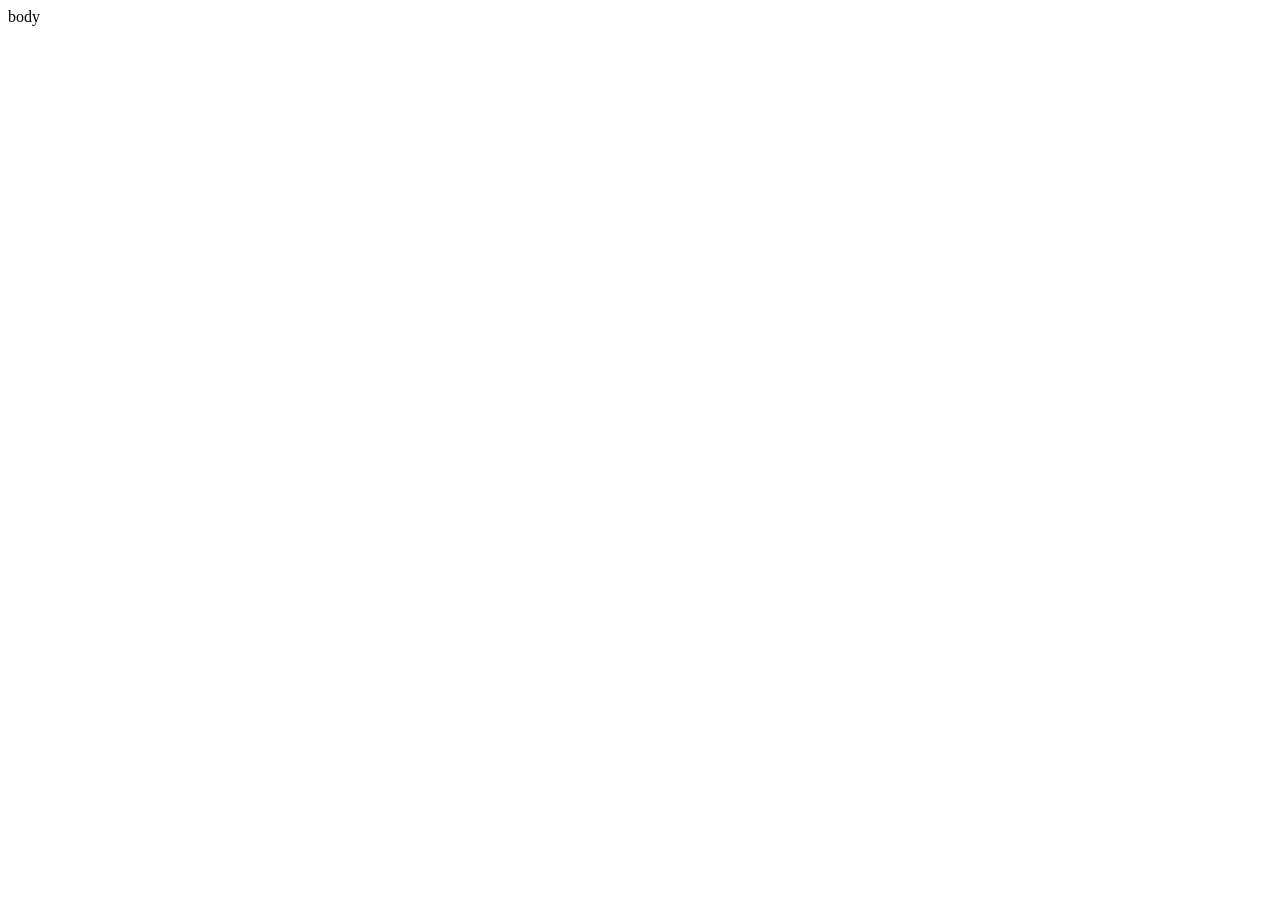
==== main.html @ f1b5468a "Initial Commit" ====
<!DOCTYPE html>
<html lang="en">
<head>
    <meta charset="UTF-8">
    <meta name="viewport" content="width=device-width, initial-scale=1.0">
    <title>Document</title>
</head>
<body>
   body 
</body>
</html>
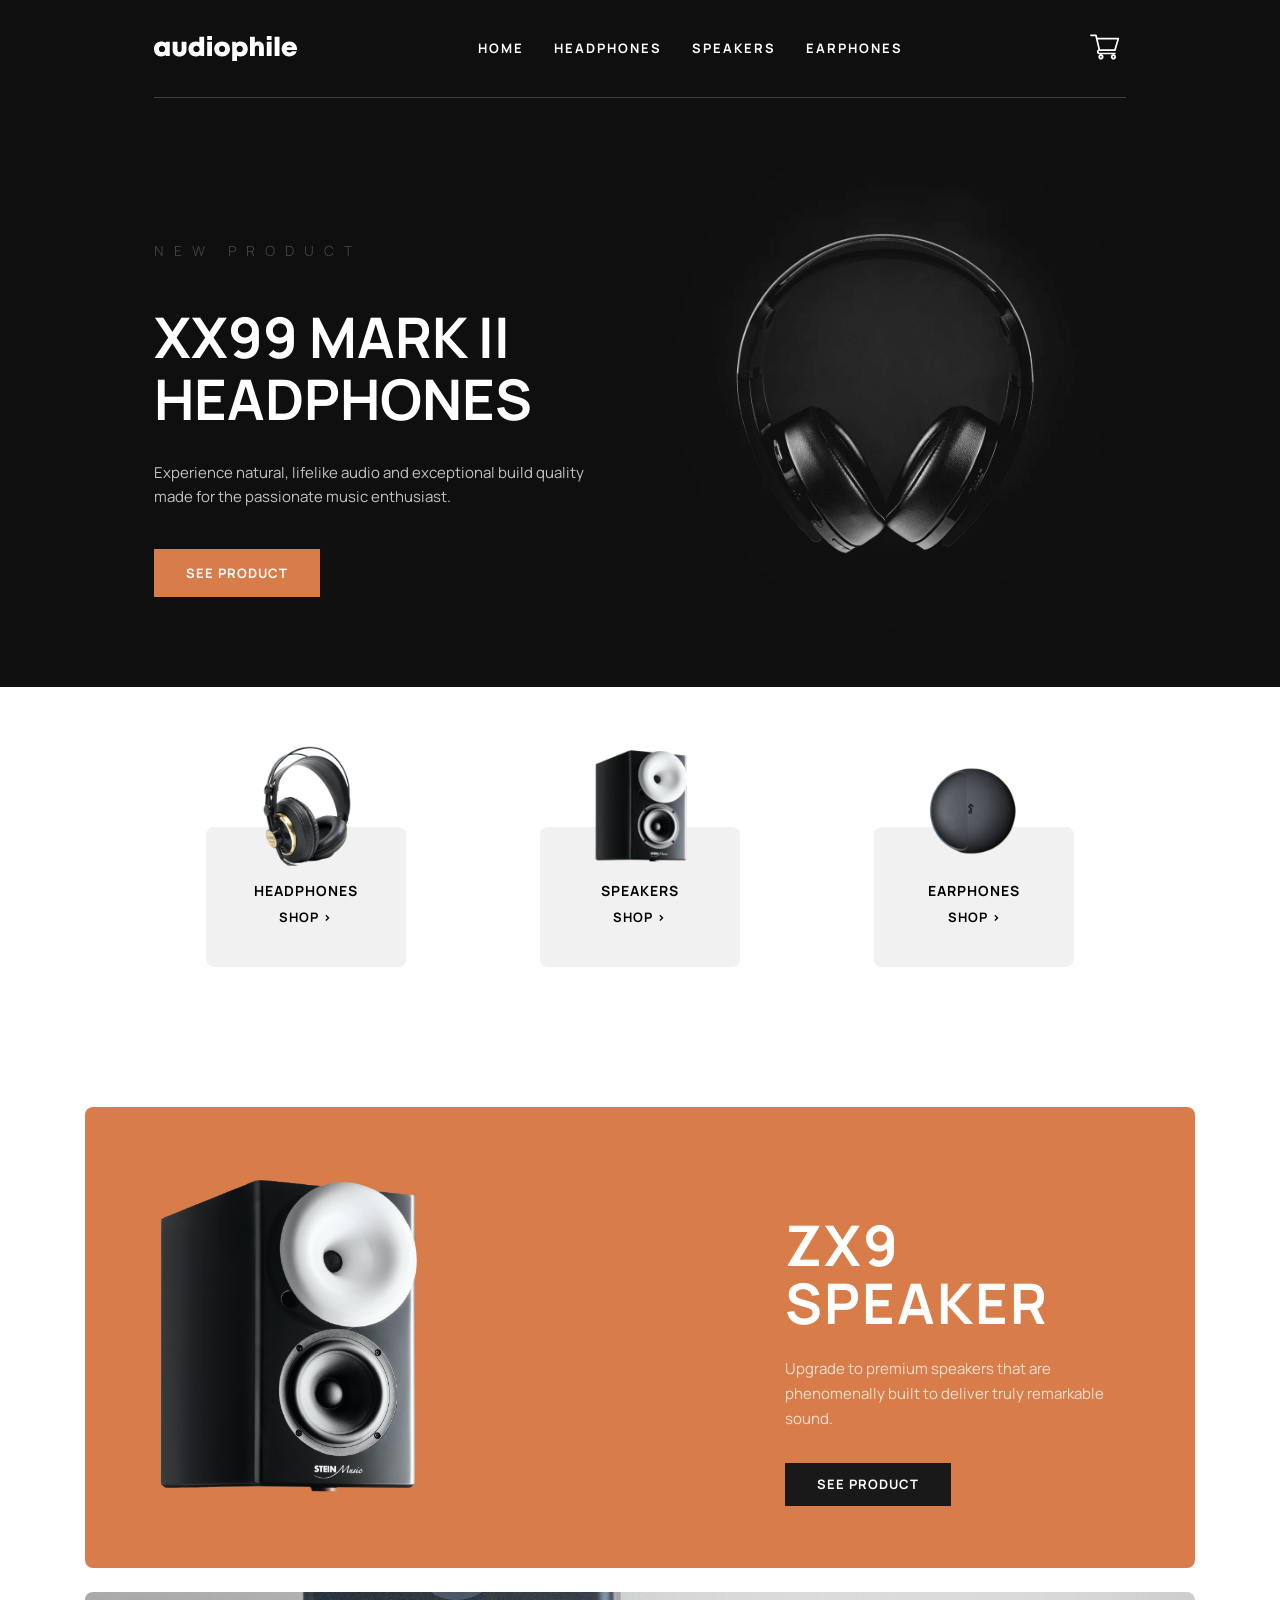
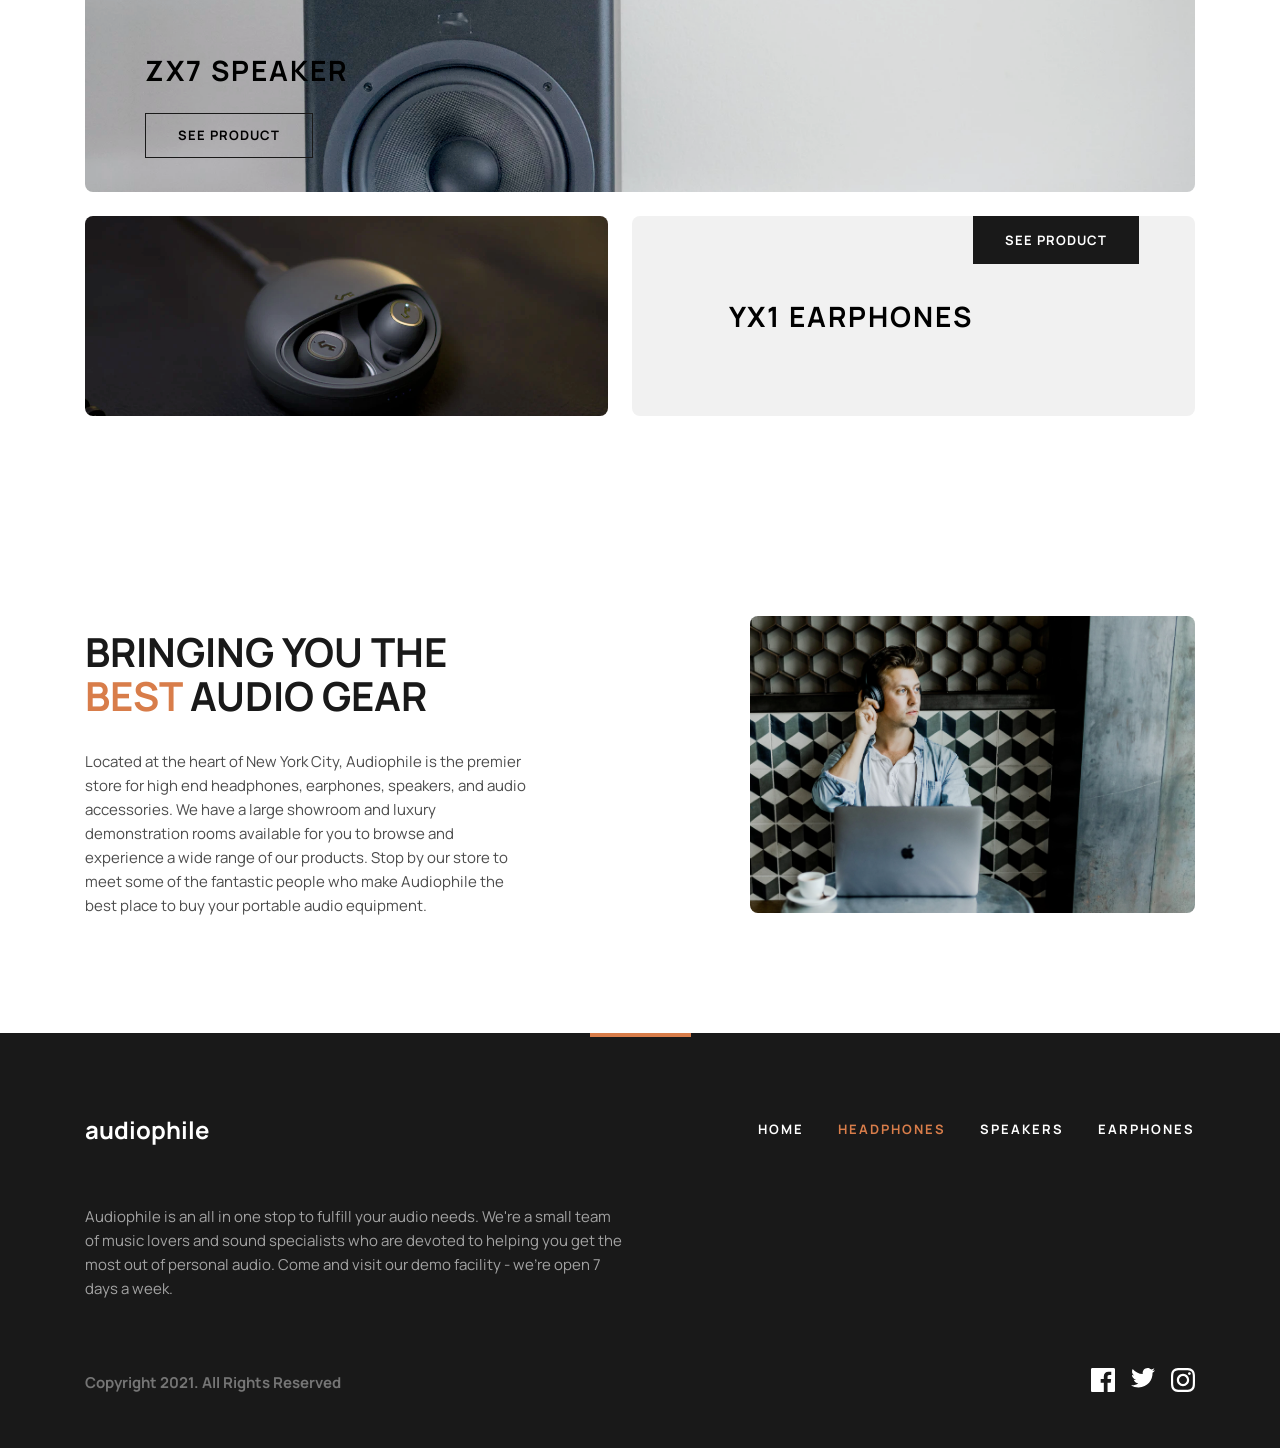
==== commit e5779e67: "added main home page" ====
--- a/main.html
+++ b/main.html
@@ -1,11 +1,195 @@
 <!DOCTYPE html>
 <html lang="en">
+
 <head>
     <meta charset="UTF-8">
     <meta name="viewport" content="width=device-width, initial-scale=1.0">
-    <title>Document</title>
+    <link rel="stylesheet" href="main.css">
+    <title>I Love Headphones.com</title>
+    <link rel="preconnect" href="https://fonts.googleapis.com">
+    <link rel="preconnect" href="https://fonts.gstatic.com" crossorigin>
+    <link href="https://fonts.googleapis.com/css2?family=Manrope:wght@200..800&display=swap" rel="stylesheet">
 </head>
+
 <body>
-   body 
+    <header class="header">
+        <div class="header-container">
+            <div class="logo-container">
+                <button class="header-button category-list-button">
+                    <svg width="16" height="15" viewBox="0 0 16 15" fill="none" xmlns="http://www.w3.org/2000/svg">
+                        <rect width="16" height="3" fill="white" />
+                        <rect y="6" width="16" height="3" fill="white" />
+                        <rect y="12" width="16" height="3" fill="white" />
+                    </svg>
+                </button>
+                <img src="assets/logo.svg" alt="Logo" class="logo">
+            </div>
+            <div class="header-category-list">
+                <a href="#" class="header-category">Home</a>
+                <a href="#" class="header-category">Headphones</a>
+                <a href="#" class="header-category">Speakers</a>
+                <a href="#" class="header-category">Earphones</a>
+            </div>
+            <button class="header-button header-cart-button">
+                <svg width="24" height="20" viewBox="0 0 24 20" fill="none" xmlns="http://www.w3.org/2000/svg">
+                    <path fill-rule="evenodd" clip-rule="evenodd"
+                        d="M7.51883 13.1946H7.51776C7.14161 13.1955 6.83595 13.491 6.83595 13.8542C6.83595 14.2179 7.14268 14.5139 7.51954 14.5139H19.9154C20.293 14.5139 20.599 14.8092 20.599 15.1736C20.599 15.538 20.293 15.8333 19.9154 15.8333H18.75H8.75H7.51954C6.38876 15.8333 5.46876 14.9455 5.46876 13.8542C5.46876 13.0421 5.97843 12.343 6.70493 12.0382L4.23686 1.31944H0.683595C0.306016 1.31944 0 1.02412 0 0.659722C0 0.295329 0.306016 0 0.683595 0H4.78516C5.1056 0 5.38295 0.214753 5.45256 0.516611L5.94122 2.63889H22.6498C22.8643 2.63889 23.0663 2.73613 23.1956 2.9014C23.3246 3.06668 23.3659 3.28074 23.307 3.47986L20.5726 12.716C20.4888 12.9991 20.2205 13.1944 19.9154 13.1944H7.5215L7.51883 13.1946ZM8.75 15.8333C9.89873 15.8333 10.8333 16.7679 10.8333 17.9167C10.8333 19.0654 9.89873 20 8.75 20C7.60127 20 6.66667 19.0654 6.66667 17.9167C6.66667 16.7679 7.60127 15.8333 8.75 15.8333ZM18.75 15.8333C19.8987 15.8333 20.8333 16.7679 20.8333 17.9167C20.8333 19.0654 19.8987 20 18.75 20C17.6013 20 16.6667 19.0654 16.6667 17.9167C16.6667 16.7679 17.6013 15.8333 18.75 15.8333ZM19.3997 11.875L21.7435 3.95833H6.24492L8.06784 11.875H19.3997ZM9.44444 17.9167C9.44444 17.5338 9.13285 17.2222 8.75 17.2222C8.36715 17.2222 8.05556 17.5338 8.05556 17.9167C8.05556 18.2995 8.36715 18.6111 8.75 18.6111C9.13285 18.6111 9.44444 18.2995 9.44444 17.9167ZM18.75 17.2222C19.1328 17.2222 19.4444 17.5338 19.4444 17.9167C19.4444 18.2995 19.1328 18.6111 18.75 18.6111C18.3672 18.6111 18.0556 18.2995 18.0556 17.9167C18.0556 17.5338 18.3672 17.2222 18.75 17.2222Z"
+                        fill="white" />
+                </svg>
+            </button>
+        </div>
+    </header>
+    <main>
+        <section class="highlighted-item">
+            <div class="highlighted-item-content">
+                <p class="highlighted-item-label">NEW PRODUCT</p>
+                <h1 class="highlighted-item-title">XX99 Mark II Headphones</h1>
+                <p class="highlighted-item-description">
+                    Experience natural, lifelike audio and exceptional build quality
+                    made for the passionate music enthusiast.
+                </p>
+                <button class="highlighted-item-btn">SEE PRODUCT</button>
+            </div>
+
+            <div class="highlighted-item-image">
+                <img src="assets/main_img.png" alt="XX99 Mark II Headphones">
+            </div>
+        </section>
+
+        <section class="quick-links">
+            <div class="quick-link-item">
+                <div class="quick-link-item-content">
+                    <img src="assets/akgs.png" alt="Quick Link 1">
+                    <h1 class="quick-link-item-title">HEADPHONES</h1>
+                    <a href="#" class="quick-link-item-link">SHOP ></a>
+                </div>
+            </div>
+
+            <div class="quick-link-item">
+                <div class="quick-link-item-content">
+                    <img src="assets/zx9_quick.png" alt="Quick Link 2">
+                    <h1 class="quick-link-item-title">SPEAKERS</h1>
+                    <a href="#" class="quick-link-item-link">SHOP ></a>
+                </div>
+            </div>
+
+            <div class="quick-link-item">
+                <div class="quick-link-item-content">
+                    <img src="assets/yx1_quick.png" alt="Quick Link 3">
+                    <h1 class="quick-link-item-title">EARPHONES</h1>
+                    <a href="#" class="quick-link-item-link">SHOP ></a>
+                </div>
+            </div>
+        </section>
+
+        <section class="product-showcase">
+            <div class="featured-product">
+                <div class="featured-product-image">
+                    <img src="assets/zx9_quick.png" alt="ZX9 Speaker">
+                </div>
+                <div class="featured-product-content">
+                    <h2 class="featured-product-title">ZX9 SPEAKER</h2>
+                    <p class="featured-product-description">
+                        Upgrade to premium speakers that are phenomenally built to
+                        deliver truly remarkable sound.
+                    </p>
+                    <button class="featured-product-btn">SEE PRODUCT</button>
+                </div>
+            </div>
+
+            <div class="secondary-product">
+                <div class="secondary-product-content">
+                    <h2 class="secondary-product-title">ZX7 SPEAKER</h2>
+                    <button class="secondary-product-btn">SEE PRODUCT</button>
+                </div>
+                <div class="secondary-product-image">
+                    <img src="assets/zx7.png" alt="ZX7 Speaker">
+                </div>
+            </div>
+
+            <div class="tertiary-product">
+                <div class="tertiary-product-image">
+                    <img src="assets/yx1_main.png" alt="YX1 Earphones">
+                </div>
+                <div class="tertiary-product-content">
+                    <h2 class="tertiary-product-title">YX1 EARPHONES</h2>
+                    <button class="tertiary-product-btn">SEE PRODUCT</button>
+                </div>
+            </div>
+        </section>
+
+        <section class="promo">
+            <div class="promo-content">
+                <h2 class="promo-title">
+                    BRINGING YOU THE <span class="promo-title-highlight">BEST</span> AUDIO GEAR
+                </h2>
+                <p class="promo-description">
+                    Located at the heart of New York City, Audiophile is the premier
+                    store for high end headphones, earphones, speakers, and audio
+                    accessories. We have a large showroom and luxury demonstration
+                    rooms available for you to browse and experience a wide range
+                    of our products. Stop by our store to meet some of the fantastic
+                    people who make Audiophile the best place to buy your portable
+                    audio equipment.
+                </p>
+            </div>
+            <div class="promo-image">
+                <img src="assets/IMAMAZING.png" alt="Man wearing headphones">
+            </div>
+        </section>
+
+        <footer class="site-footer">
+            <div class="footer-top-bar"></div>
+
+            <div class="footer-container">
+                <div class="footer-top">
+                    <h2 class="footer-logo">audiophile</h2>
+
+                    <nav class="footer-nav">
+                        <a href="#">HOME</a>
+                        <a href="#" class="active">HEADPHONES</a>
+                        <a href="#">SPEAKERS</a>
+                        <a href="#">EARPHONES</a>
+                    </nav>
+                </div>
+
+                <p class="footer-description">
+                    Audiophile is an all in one stop to fulfill your audio needs.
+                    We're a small team of music lovers and sound specialists who
+                    are devoted to helping you get the most out of personal audio.
+                    Come and visit our demo facility - we're open 7 days a week.
+                </p>
+
+                <div class="footer-bottom">
+                    <p class="footer-copyright">Copyright 2021. All Rights Reserved</p>
+
+                    <div class="footer-socials">
+                        <a href="#"><svg width="24" height="24" viewBox="0 0 24 24" fill="white"
+                                xmlns="http://www.w3.org/2000/svg">
+                                <path
+                                    d="M22.675 0H1.325C0.593 0 0 0.593 0 1.325V22.676C0 23.407 0.593 24 1.325 24H12.82V14.706H9.692V11.084H12.82V8.413C12.82 5.313 14.713 3.625 17.479 3.625C18.804 3.625 19.942 3.724 20.274 3.768V7.008L18.356 7.009C16.852 7.009 16.561 7.724 16.561 8.772V11.085H20.148L19.681 14.707H16.561V24H22.677C23.407 24 24 23.407 24 22.675V1.325C24 0.593 23.407 0 22.675 0Z"
+                                    fill="white" />
+                            </svg>
+                        </a>
+                        <a href="#"><svg width="24" height="20" viewBox="0 0 24 20" fill="none"
+                                xmlns="http://www.w3.org/2000/svg">
+                                <path
+                                    d="M24 2.309C23.117 2.701 22.168 2.965 21.172 3.084C22.189 2.475 22.97 1.51 23.337 0.36C22.386 0.924 21.332 1.334 20.21 1.555C19.313 0.598 18.032 0 16.616 0C13.437 0 11.101 2.966 11.819 6.045C7.728 5.84 4.1 3.88 1.671 0.901C0.381 3.114 1.002 6.009 3.194 7.475C2.388 7.449 1.628 7.228 0.965 6.859C0.911 9.14 2.546 11.274 4.914 11.749C4.221 11.937 3.462 11.981 2.69 11.833C3.316 13.789 5.134 15.212 7.29 15.252C5.22 16.875 2.612 17.6 0 17.292C2.179 18.689 4.768 19.504 7.548 19.504C16.69 19.504 21.855 11.783 21.543 4.858C22.505 4.163 23.34 3.296 24 2.309Z"
+                                    fill="white" />
+                            </svg>
+                        </a>
+                        <a href="#"><svg width="24" height="24" viewBox="0 0 24 24" fill="none"
+                                xmlns="http://www.w3.org/2000/svg">
+                                <path fill-rule="evenodd" clip-rule="evenodd"
+                                    d="M12 0C8.741 0 8.333 0.014 7.053 0.072C2.695 0.272 0.273 2.69 0.073 7.052C0.014 8.333 0 8.741 0 12C0 15.259 0.014 15.668 0.072 16.948C0.272 21.306 2.69 23.728 7.052 23.928C8.333 23.986 8.741 24 12 24C15.259 24 15.668 23.986 16.948 23.928C21.302 23.728 23.73 21.31 23.927 16.948C23.986 15.668 24 15.259 24 12C24 8.741 23.986 8.333 23.928 7.053C23.732 2.699 21.311 0.273 16.949 0.073C15.668 0.014 15.259 0 12 0ZM12 2.163C15.204 2.163 15.584 2.175 16.85 2.233C20.102 2.381 21.621 3.924 21.769 7.152C21.827 8.417 21.838 8.797 21.838 12.001C21.838 15.206 21.826 15.585 21.769 16.85C21.62 20.075 20.105 21.621 16.85 21.769C15.584 21.827 15.206 21.839 12 21.839C8.796 21.839 8.416 21.827 7.151 21.769C3.891 21.62 2.38 20.07 2.232 16.849C2.174 15.584 2.162 15.205 2.162 12C2.162 8.796 2.175 8.417 2.232 7.151C2.381 3.924 3.896 2.38 7.151 2.232C8.417 2.175 8.796 2.163 12 2.163ZM5.838 12C5.838 8.597 8.597 5.838 12 5.838C15.403 5.838 18.162 8.597 18.162 12C18.162 15.404 15.403 18.163 12 18.163C8.597 18.163 5.838 15.403 5.838 12ZM12 16C9.791 16 8 14.21 8 12C8 9.791 9.791 8 12 8C14.209 8 16 9.791 16 12C16 14.21 14.209 16 12 16ZM16.965 5.595C16.965 4.8 17.61 4.155 18.406 4.155C19.201 4.155 19.845 4.8 19.845 5.595C19.845 6.39 19.201 7.035 18.406 7.035C17.61 7.035 16.965 6.39 16.965 5.595Z"
+                                    fill="white" />
+                            </svg>
+
+                        </a>
+                    </div>
+                </div>
+        </footer>
+    </main>
 </body>
+
 </html>
--- a/main.css
+++ b/main.css
@@ -0,0 +1,661 @@
+* {
+    font-family: 'Manrope', sans-serif;
+}
+
+:root {
+    --main-bg: rgb(15, 15, 15);
+    --main-lr-padding: 12%;
+    --seconadry-accent: rgba(255, 255, 255, 0.2);
+    --main-accent: rgba(216, 125, 74, 1);
+}
+
+body {
+    margin: 0;
+    padding: 0;
+    box-sizing: border-box;
+}
+
+.header {
+    width: calc(100vw - (var(--main-lr-padding) * 2));
+    height: 97px;
+    background: var(--main-bg);
+    padding: 0 var(--main-lr-padding);
+    position: fixed;
+    top: 0;
+    left: 0;
+    z-index: 100;
+}
+
+.header-container {
+    width: 100%;
+    height: 100%;
+    display: flex;
+    align-items: center;
+    border-bottom: 1px solid var(--seconadry-accent);
+    justify-content: space-between;
+}
+
+.logo-container {
+    display: flex;
+    align-items: center;
+    gap: 15px;
+}
+
+.header-category-list {
+    gap: 30px;
+    display: flex;
+}
+
+.header-category {
+    text-decoration: none;
+    color: white;
+    text-transform: uppercase;
+    font-family: Manrope;
+    font-weight: 700;
+    font-size: 13px;
+    line-height: 25px;
+    letter-spacing: 2px;
+    text-transform: uppercase;
+    transition: color 0.1s ease-in-out;
+}
+
+.header-category:hover {
+    color: var(--main-accent);
+}
+
+.header-button {
+    background: none;
+    border: none;
+    cursor: pointer;
+    transition: stroke 0.1s ease-in-out;
+    transition: fill 0.1s ease-in-out;
+}
+
+.header-cart-button svg {
+    height: 30px;
+    width: 30px;
+}
+
+.header-cart-button:hover {
+    stroke: var(--main-accent);
+}
+
+.category-list-button {
+    display: none;
+}
+
+main {
+    margin-top: 97px;
+}
+
+.highlighted-item {
+    display: flex;
+    align-items: center;
+    justify-content: space-between;
+    background-color: var(--main-bg);
+    gap: 40px;
+    padding: 0 var(--main-lr-padding);
+    padding-top: 40px;
+}
+
+.highlighted-item-content {
+    max-width: 445px;
+    font-family: Manrope;
+}
+
+.highlighted-item-label {
+    color: var(--seconadry-accent);
+    font-size: 14px;
+    letter-spacing: 10px;
+    text-transform: uppercase;
+    margin-bottom: 24px;
+    font-weight: 400;
+}
+
+.highlighted-item-title {
+    color: #ffffff;
+    font-size: 56px;
+    line-height: 1.1;
+    text-transform: uppercase;
+    margin-bottom: 32px;
+}
+
+.highlighted-item-description {
+    color: rgba(255, 255, 255, 0.75);
+    font-size: 15px;
+    line-height: 1.6;
+    margin-bottom: 40px;
+}
+
+.highlighted-item-btn {
+    background-color: var(--main-accent);
+    color: #ffffff;
+    border: none;
+    padding: 15px 32px;
+    font-weight: 700;
+    font-size: 13px;
+    letter-spacing: 1px;
+    text-transform: uppercase;
+    cursor: pointer;
+    transition: background-color 0.3s ease;
+}
+
+.highlighted-item-btn:hover {
+    background-color: rgba(251, 175, 133, 1);
+}
+
+.highlighted-item-image {
+    flex: 1;
+    display: flex;
+    justify-content: center;
+}
+
+.highlighted-item-image img {
+    max-width: 100%;
+    height: auto;
+    height: 550px;
+    min-width: 400px;
+    object-fit: contain;
+}
+
+.quick-links {
+    display: flex;
+    justify-content: space-around;
+    padding: 60px var(--main-lr-padding);
+    margin-top: 80px;
+    gap: 30px;
+}
+
+.quick-link-item img {
+    height: 120px;
+    object-fit: cover;
+}
+
+.quick-link-item {
+    background-color: rgba(241, 241, 241, 1);
+    padding: 0 20px;
+    position: relative;
+    width: 160px;
+    height: 140px;
+    border-radius: 8px;
+}
+
+.quick-link-item-content {
+    position: absolute;
+    bottom: 50%;
+    left: 50%;
+    transform: translate(-50%, 15%);
+    display: flex;
+    flex-direction: column;
+    align-items: center;
+    justify-content: center;
+}
+
+.quick-link-item-title {
+    font-family: Manrope;
+    font-weight: 700;
+    font-size: 14px;
+    line-height: 25px;
+    letter-spacing: 1px;
+    text-transform: uppercase;
+    margin-bottom: 8px;
+}
+
+.quick-link-item-link {
+    font-family: Manrope;
+    font-weight: 700;
+    font-size: 13px;
+    line-height: 100%;
+    letter-spacing: 1px;
+    text-transform: uppercase;
+    text-decoration: none;
+    color: var(--secondary-accent);
+    transition: color 0.1s ease-in-out;
+}
+
+.quick-link-item:hover .quick-link-item-link {
+    color: var(--main-accent);
+}
+
+.quick-link-item:hover {
+    cursor: pointer;
+}
+
+.product-showcase {
+    max-width: 1110px;
+    margin: 0 auto;
+    padding: 80px 24px;
+    display: flex;
+    flex-direction: column;
+    gap: 24px;
+}
+
+.featured-product {
+    background-color: #D87D4A;
+    border-radius: 8px;
+    padding: 60px;
+    display: flex;
+    align-items: center;
+    justify-content: space-between;
+    overflow: hidden;
+    position: relative;
+}
+
+.featured-product-image img {
+    max-width: 280px;
+    height: auto;
+}
+
+.featured-product-content {
+    max-width: 350px;
+    text-align: left;
+}
+
+.featured-product-title {
+    color: #ffffff;
+    text-transform: uppercase;
+    margin-bottom: 24px;
+    font-family: Manrope;
+    font-weight: 700;
+    font-size: 56px;
+    line-height: 58px;
+    letter-spacing: 2px;
+}
+
+.featured-product-description {
+    color: rgba(255, 255, 255, 0.75);
+    font-size: 15px;
+    margin-bottom: 32px;
+    font-family: Manrope;
+    font-weight: 400;
+    line-height: 25px;
+    letter-spacing: 0px;
+}
+
+.featured-product-btn {
+    background-color: #191919;
+    color: #ffffff;
+    border: none;
+    padding: 15px 32px;
+    font-size: 13px;
+    letter-spacing: 1px;
+    text-transform: uppercase;
+    cursor: pointer;
+    transition: background-color 0.3s ease;
+    font-family: Manrope;
+    font-weight: 700;
+    line-height: 100%;
+}
+
+.featured-product-btn:hover {
+    background-color: #ffffff;
+    color: #191919;
+}
+
+.secondary-product {
+    position: relative;
+    border-radius: 8px;
+    overflow: hidden;
+    min-height: 200px;
+    display: flex;
+    align-items: center;
+}
+
+.secondary-product-image {
+    position: absolute;
+    inset: 0;
+    z-index: 1;
+}
+
+.secondary-product-image img {
+    width: 100%;
+    height: 100%;
+    object-fit: cover;
+}
+
+.secondary-product-content {
+    position: relative;
+    z-index: 2;
+    padding-left: 60px;
+}
+
+.secondary-product-title {
+    font-size: 28px;
+    letter-spacing: 2px;
+    text-transform: uppercase;
+    margin-bottom: 24px;
+    font-family: Manrope;
+    font-weight: 700;
+}
+
+.secondary-product-btn {
+    background: transparent;
+    border: 1px solid #191919;
+    padding: 15px 32px;
+    font-size: 13px;
+    letter-spacing: 1px;
+    text-transform: uppercase;
+    cursor: pointer;
+    transition: background-color 0.3s ease, color 0.3s ease;
+    font-family: Manrope;
+    font-weight: 700;
+    line-height: 100%;
+}
+
+.secondary-product-btn:hover {
+    background-color: #191919;
+    color: #ffffff;
+}
+
+.tertiary-product {
+    display: flex;
+    gap: 24px;
+}
+
+.tertiary-product-image,
+.tertiary-product-content {
+    flex: 1;
+    border-radius: 8px;
+    overflow: hidden;
+}
+
+.tertiary-product-image img {
+    width: 100%;
+    height: 200px;
+    object-fit: cover;
+    display: block;
+}
+
+.tertiary-product-content {
+    background-color: #F1F1F1;
+    display: flex;
+    align-items: center;
+    padding-left: 40px;
+    justify-content: center;
+}
+
+.tertiary-product-title {
+    margin-bottom: 24px;
+    font-family: Manrope;
+    font-weight: 700;
+    font-size: 28px;
+    line-height: 100%;
+    letter-spacing: 2px;
+    text-transform: uppercase;
+    margin: 0;
+    padding: 0;
+}
+
+.tertiary-product-btn {
+    background-color: #191919;
+    color: #ffffff;
+    border: none;
+    padding: 15px 32px;
+    font-size: 13px;
+    letter-spacing: 1px;
+    text-transform: uppercase;
+    cursor: pointer;
+    align-self: flex-start;
+    transition: background-color 0.3s ease;
+    font-family: Manrope;
+    font-weight: 700;
+}
+
+.tertiary-product-btn:hover {
+    background-color: #4C4C4C;
+}
+
+.promo {
+    max-width: 1110px;
+    margin: 0 auto;
+    padding: 100px 24px;
+    display: flex;
+    align-items: center;
+    justify-content: space-between;
+    gap: 125px;
+}
+
+.promo-content {
+    max-width: 445px;
+}
+
+.promo-title {
+    font-size: 40px;
+    line-height: 1.1;
+    text-transform: uppercase;
+    color: #191919;
+    margin-bottom: 32px;
+}
+
+.promo-title-highlight {
+    color: #D87D4A;
+}
+
+.promo-description {
+    color: #4C4C4C;
+    font-size: 15px;
+    line-height: 1.6;
+}
+
+.promo-image {
+    flex-shrink: 0;
+    border-radius: 8px;
+    overflow: hidden;
+}
+
+.promo-image img {
+    width: 445px;
+    height: auto;
+    display: block;
+    object-fit: cover;
+}
+
+.site-footer {
+    background-color: #191919;
+    color: #ffffff;
+}
+
+.footer-top-bar {
+    height: 4px;
+    width: 101px;
+    background-color: #D87D4A;
+    margin: 0 auto;
+}
+
+.footer-container {
+    max-width: 1110px;
+    margin: 0 auto;
+    padding: 56px 24px 40px;
+}
+
+.footer-top {
+    display: flex;
+    align-items: center;
+    justify-content: space-between;
+    margin-bottom: 40px;
+}
+
+.footer-logo {
+    font-size: 24px;
+    text-transform: lowercase;
+    color: #ffffff;
+}
+
+.footer-nav {
+    display: flex;
+    gap: 34px;
+}
+
+.footer-nav a {
+    color: #ffffff;
+    text-decoration: none;
+    font-size: 13px;
+    font-weight: 700;
+    letter-spacing: 2px;
+    text-transform: uppercase;
+    transition: color 0.3s ease;
+}
+
+.footer-nav a:hover,
+.footer-nav a.active {
+    color: #D87D4A;
+}
+
+.footer-description {
+    max-width: 540px;
+    color: rgba(255, 255, 255, 0.6);
+    font-size: 15px;
+    line-height: 1.6;
+    margin-bottom: 56px;
+}
+
+.footer-bottom {
+    display: flex;
+    align-items: center;
+    justify-content: space-between;
+}
+
+.footer-copyright {
+    color: rgba(255, 255, 255, 0.4);
+    font-size: 15px;
+    font-weight: 700;
+}
+
+.footer-socials {
+    display: flex;
+    gap: 16px;
+}
+
+.footer-socials path {
+    width: 24px;
+    height: 24px;
+    transition: fill 0.1s ease;
+}
+
+.footer-socials a:hover path {
+    fill: var(--main-accent);
+}
+
+@media (max-width: 768px) {
+    .promo {
+        flex-direction: column-reverse;
+        text-align: center;
+        gap: 40px;
+    }
+
+    .promo-content {
+        max-width: 100%;
+    }
+
+    .promo-image img {
+        width: 100%;
+        max-width: 445px;
+    }
+
+    .footer-top {
+        flex-direction: column;
+        gap: 24px;
+        text-align: center;
+    }
+
+    .footer-description {
+        text-align: center;
+        margin: 0 auto 40px;
+    }
+
+    .footer-bottom {
+        flex-direction: column;
+        gap: 24px;
+        text-align: center;
+    }
+}
+
+@media (max-width: 768px) {
+
+    .featured-product,
+    .secondary-product-content {
+        flex-direction: column;
+        text-align: center;
+        padding: 40px 24px;
+    }
+
+    .featured-product {
+        flex-direction: column;
+        gap: 32px;
+    }
+
+    .featured-product-content {
+        text-align: center;
+    }
+
+    .secondary-product {
+        flex-direction: column;
+        text-align: center;
+    }
+
+    .secondary-product-content {
+        padding: 24px;
+    }
+
+    .tertiary-product {
+        flex-direction: column;
+    }
+
+    .tertiary-product-content {
+        padding: 32px 24px;
+        justify-content: center;
+        align-items: center;
+        text-align: center;
+    }
+
+    .tertiary-product-btn {
+        align-self: center;
+    }
+}
+
+@media (max-width: 1024px) {
+    .highlighted-item {
+        position: relative;
+        flex-direction: column;
+        text-align: center;
+        padding: 40px 24px;
+    }
+
+    .highlighted-item-content {
+        position: absolute;
+        top: 50%;
+        left: 50%;
+        transform: translate(-50%, -50%);
+        display: flex;
+        flex-direction: column;
+        align-items: center;
+        justify-content: center;
+    }
+
+    .highlighted-item-title {
+        font-size: 40px;
+    }
+
+}
+
+@media (max-width: 900px) {
+    :root {
+        --main-lr-padding: 5%;
+    }
+
+    .category-list-button {
+        display: block;
+    }
+
+    .header-category-list {
+        display: none;
+    }
+}
+
+@media (max-width: 600px) {
+    .quick-links {
+        flex-direction: column;
+        align-items: center;
+        gap: 100px;
+    }
+}
